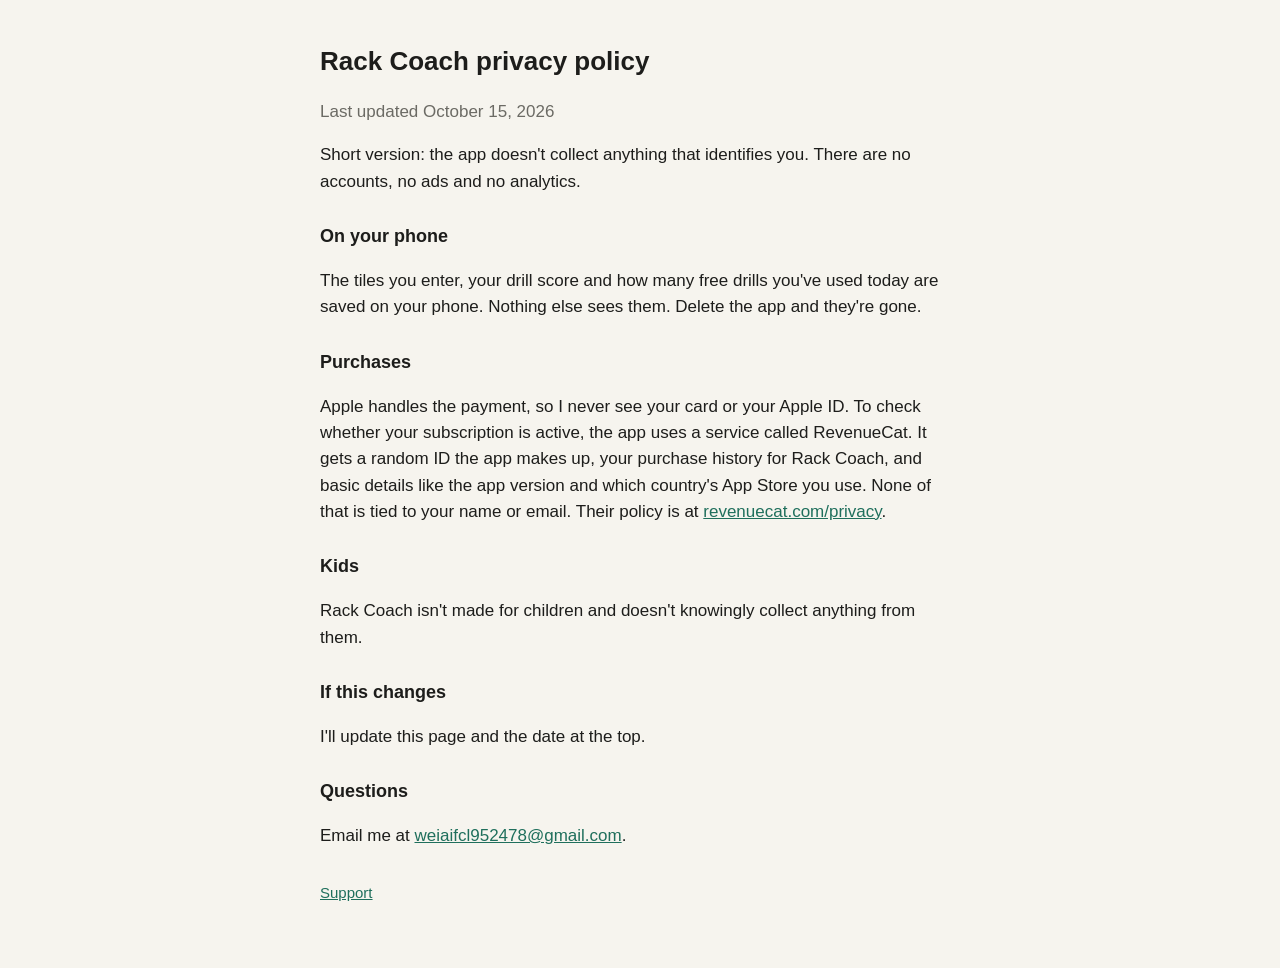
==== privacy.html @ 92c1d07b "Support and privacy pages" ====
<!doctype html>
<html lang="en">
<head>
<meta charset="utf-8">
<meta name="viewport" content="width=device-width, initial-scale=1">
<title>Rack Coach Privacy</title>
<link rel="stylesheet" href="style.css">
</head>
<body>
<h1>Rack Coach privacy policy</h1>
<p class="muted">Last updated October 15, 2026</p>

<p>Short version: the app doesn't collect anything that identifies you. There are no accounts, no ads and no analytics.</p>

<h2>On your phone</h2>
<p>The tiles you enter, your drill score and how many free drills you've used today are saved on your phone. Nothing else sees them. Delete the app and they're gone.</p>

<h2>Purchases</h2>
<p>Apple handles the payment, so I never see your card or your Apple ID. To check whether your subscription is active, the app uses a service called RevenueCat. It gets a random ID the app makes up, your purchase history for Rack Coach, and basic details like the app version and which country's App Store you use. None of that is tied to your name or email. Their policy is at <a href="https://www.revenuecat.com/privacy">revenuecat.com/privacy</a>.</p>

<h2>Kids</h2>
<p>Rack Coach isn't made for children and doesn't knowingly collect anything from them.</p>

<h2>If this changes</h2>
<p>I'll update this page and the date at the top.</p>

<h2>Questions</h2>
<p>Email me at <a href="mailto:weiaifcl952478@gmail.com">weiaifcl952478@gmail.com</a>.</p>

<p class="muted foot"><a href="./">Support</a></p>
</body>
</html>
---- style.css ----
:root { --bg: #f6f4ee; --ink: #1d1d1b; --muted: #6b6a64; --accent: #1f6f5c; }
@media (prefers-color-scheme: dark) { :root { --bg: #171715; --ink: #edebe4; --muted: #a19f97; --accent: #3fae90; } }
body { margin: 0 auto; max-width: 640px; padding: 24px 16px 48px; background: var(--bg); color: var(--ink); font: 17px/1.55 -apple-system, BlinkMacSystemFont, 'Segoe UI', Roboto, sans-serif; }
h1 { font-size: 26px; } h2 { font-size: 18px; margin-top: 28px; }
a { color: var(--accent); } .muted { color: var(--muted); } .foot { margin-top: 32px; font-size: 15px; }
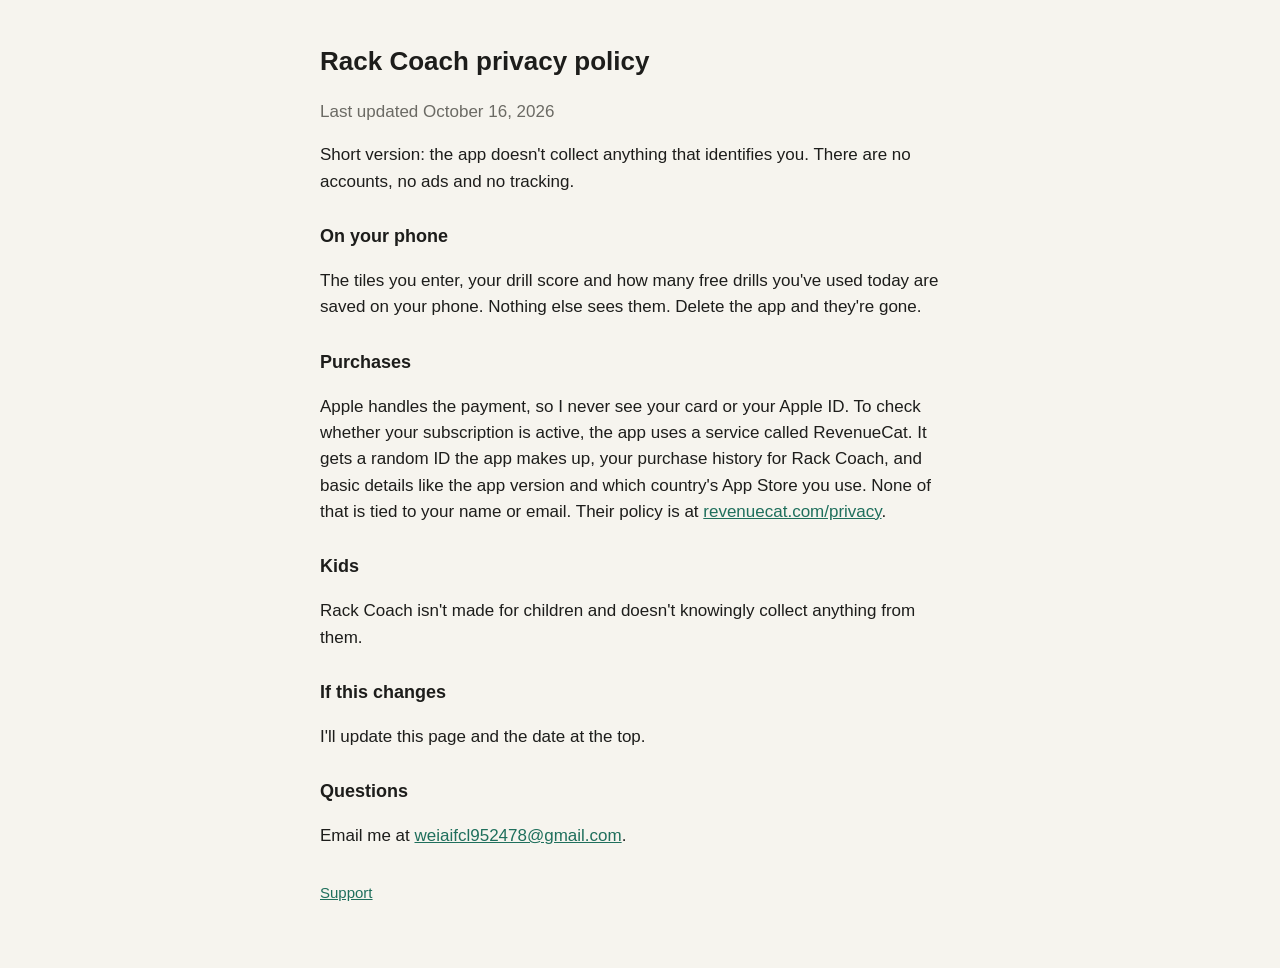
==== commit 3d544ce5: "Privacy: say no tracking instead of no analytics" ====
--- a/privacy.html
+++ b/privacy.html
@@ -8,9 +8,9 @@
 </head>
 <body>
 <h1>Rack Coach privacy policy</h1>
-<p class="muted">Last updated October 15, 2026</p>
+<p class="muted">Last updated October 16, 2026</p>
 
-<p>Short version: the app doesn't collect anything that identifies you. There are no accounts, no ads and no analytics.</p>
+<p>Short version: the app doesn't collect anything that identifies you. There are no accounts, no ads and no tracking.</p>
 
 <h2>On your phone</h2>
 <p>The tiles you enter, your drill score and how many free drills you've used today are saved on your phone. Nothing else sees them. Delete the app and they're gone.</p>
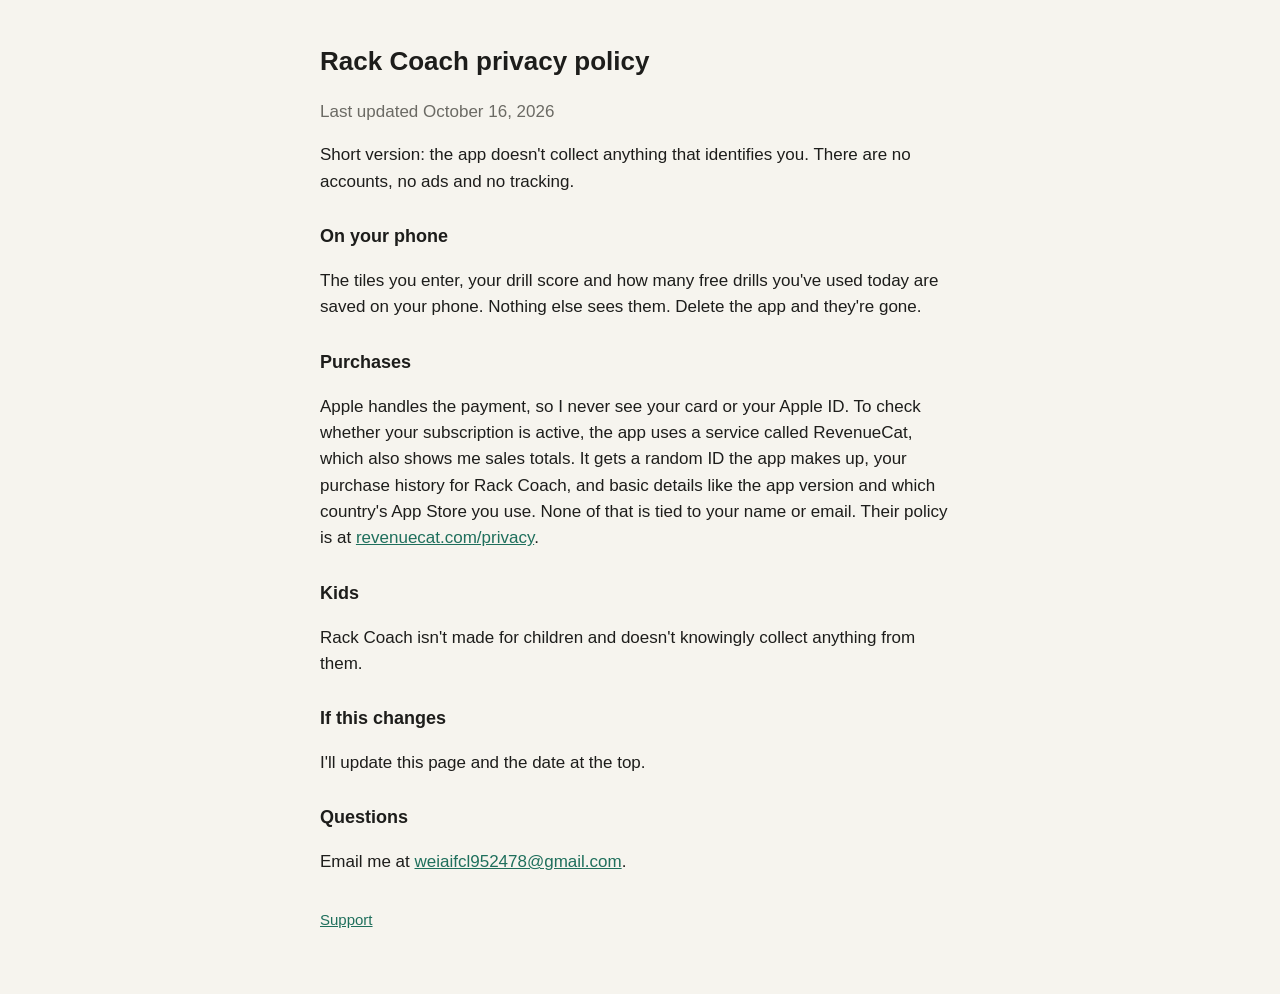
==== commit 332c2932: "Privacy: say RevenueCat also shows sales totals Co-Authored-By: Claude <noreply@anthropic.com>" ====
--- a/privacy.html
+++ b/privacy.html
@@ -16,7 +16,7 @@
 <p>The tiles you enter, your drill score and how many free drills you've used today are saved on your phone. Nothing else sees them. Delete the app and they're gone.</p>
 
 <h2>Purchases</h2>
-<p>Apple handles the payment, so I never see your card or your Apple ID. To check whether your subscription is active, the app uses a service called RevenueCat. It gets a random ID the app makes up, your purchase history for Rack Coach, and basic details like the app version and which country's App Store you use. None of that is tied to your name or email. Their policy is at <a href="https://www.revenuecat.com/privacy">revenuecat.com/privacy</a>.</p>
+<p>Apple handles the payment, so I never see your card or your Apple ID. To check whether your subscription is active, the app uses a service called RevenueCat, which also shows me sales totals. It gets a random ID the app makes up, your purchase history for Rack Coach, and basic details like the app version and which country's App Store you use. None of that is tied to your name or email. Their policy is at <a href="https://www.revenuecat.com/privacy">revenuecat.com/privacy</a>.</p>
 
 <h2>Kids</h2>
 <p>Rack Coach isn't made for children and doesn't knowingly collect anything from them.</p>
